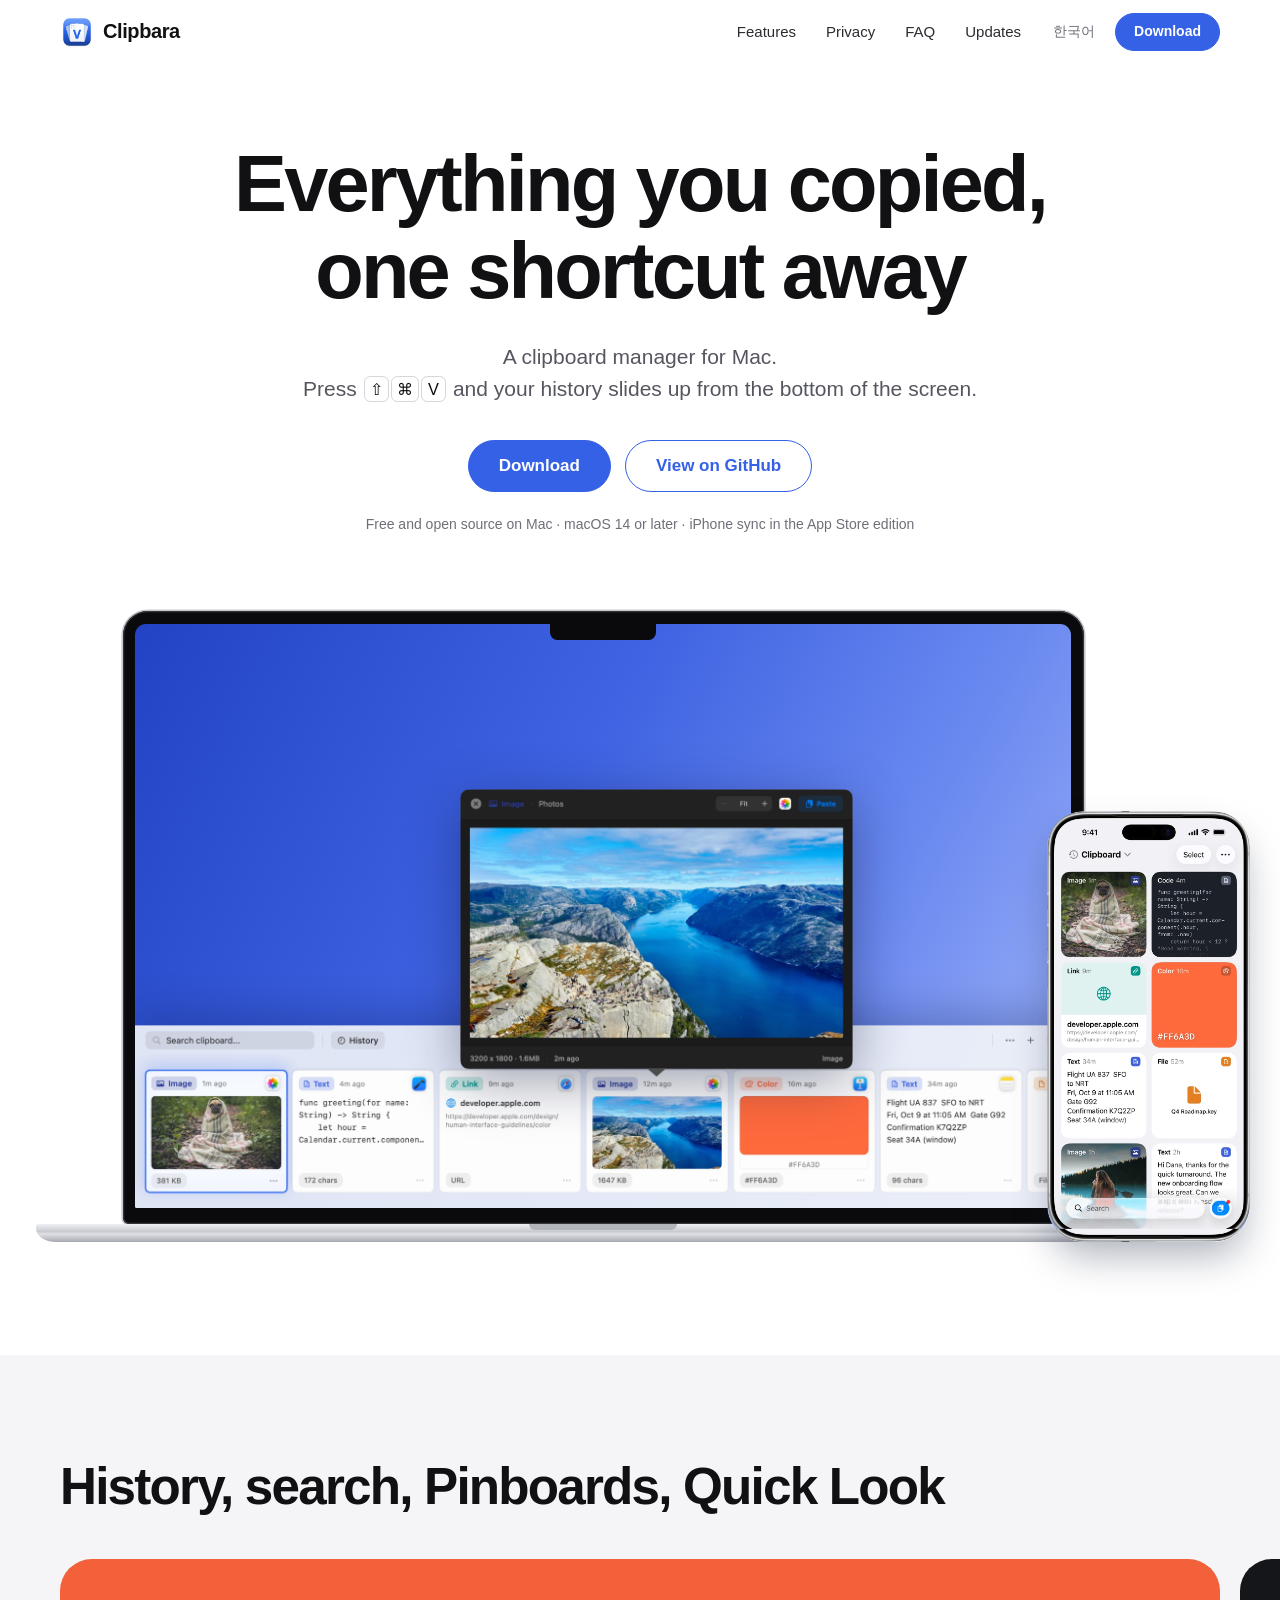
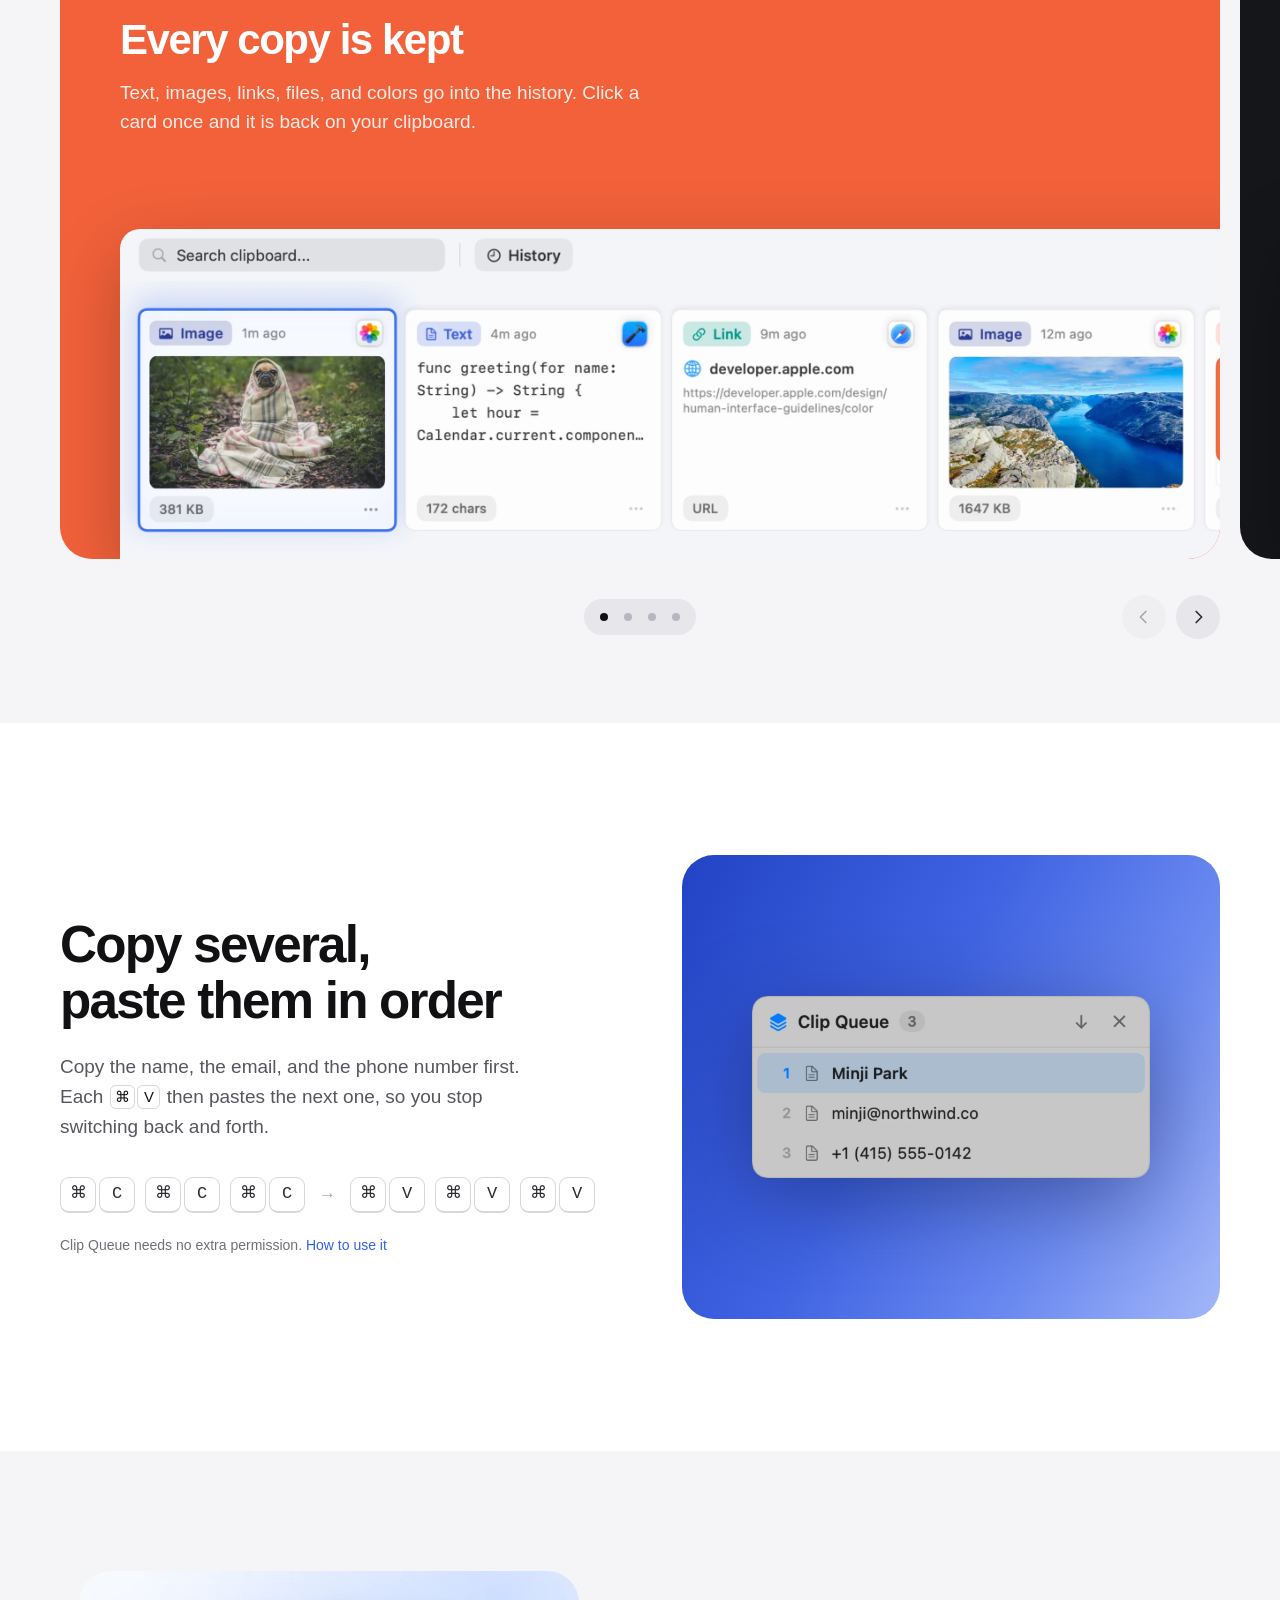
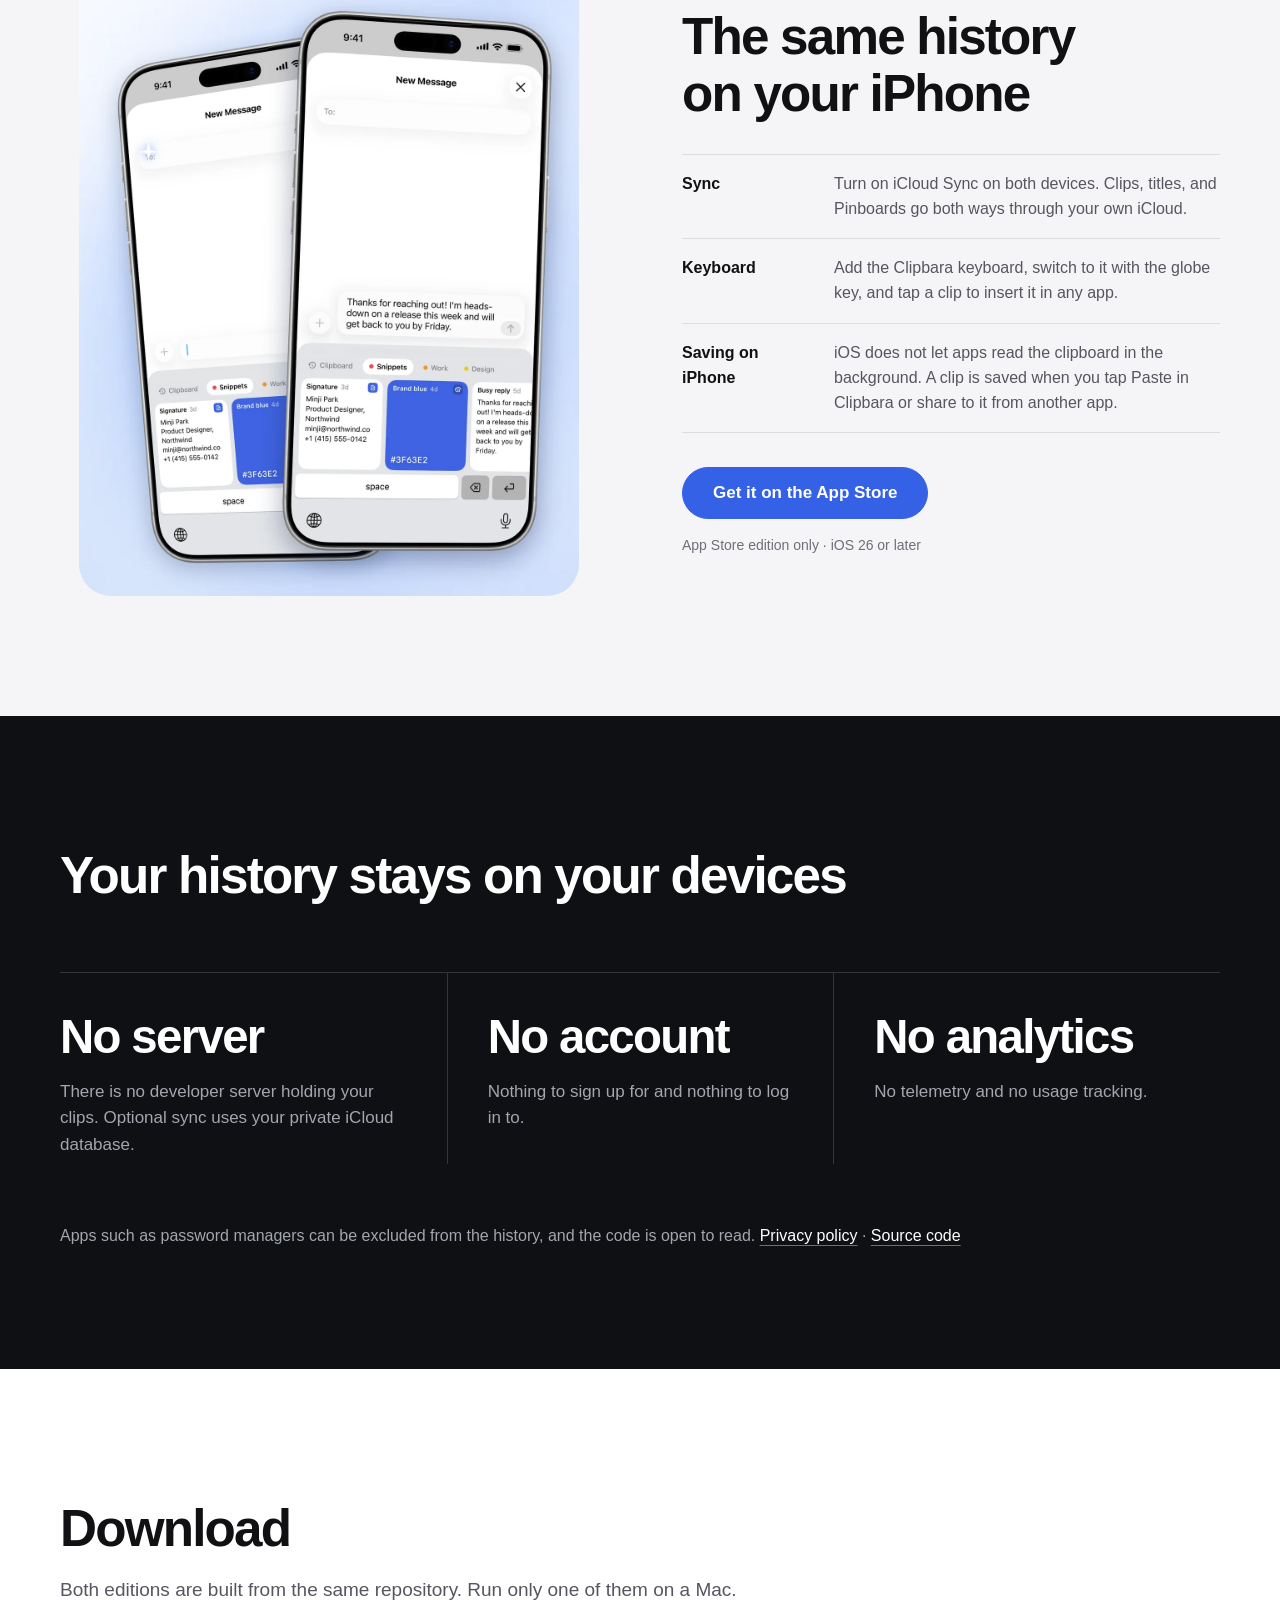
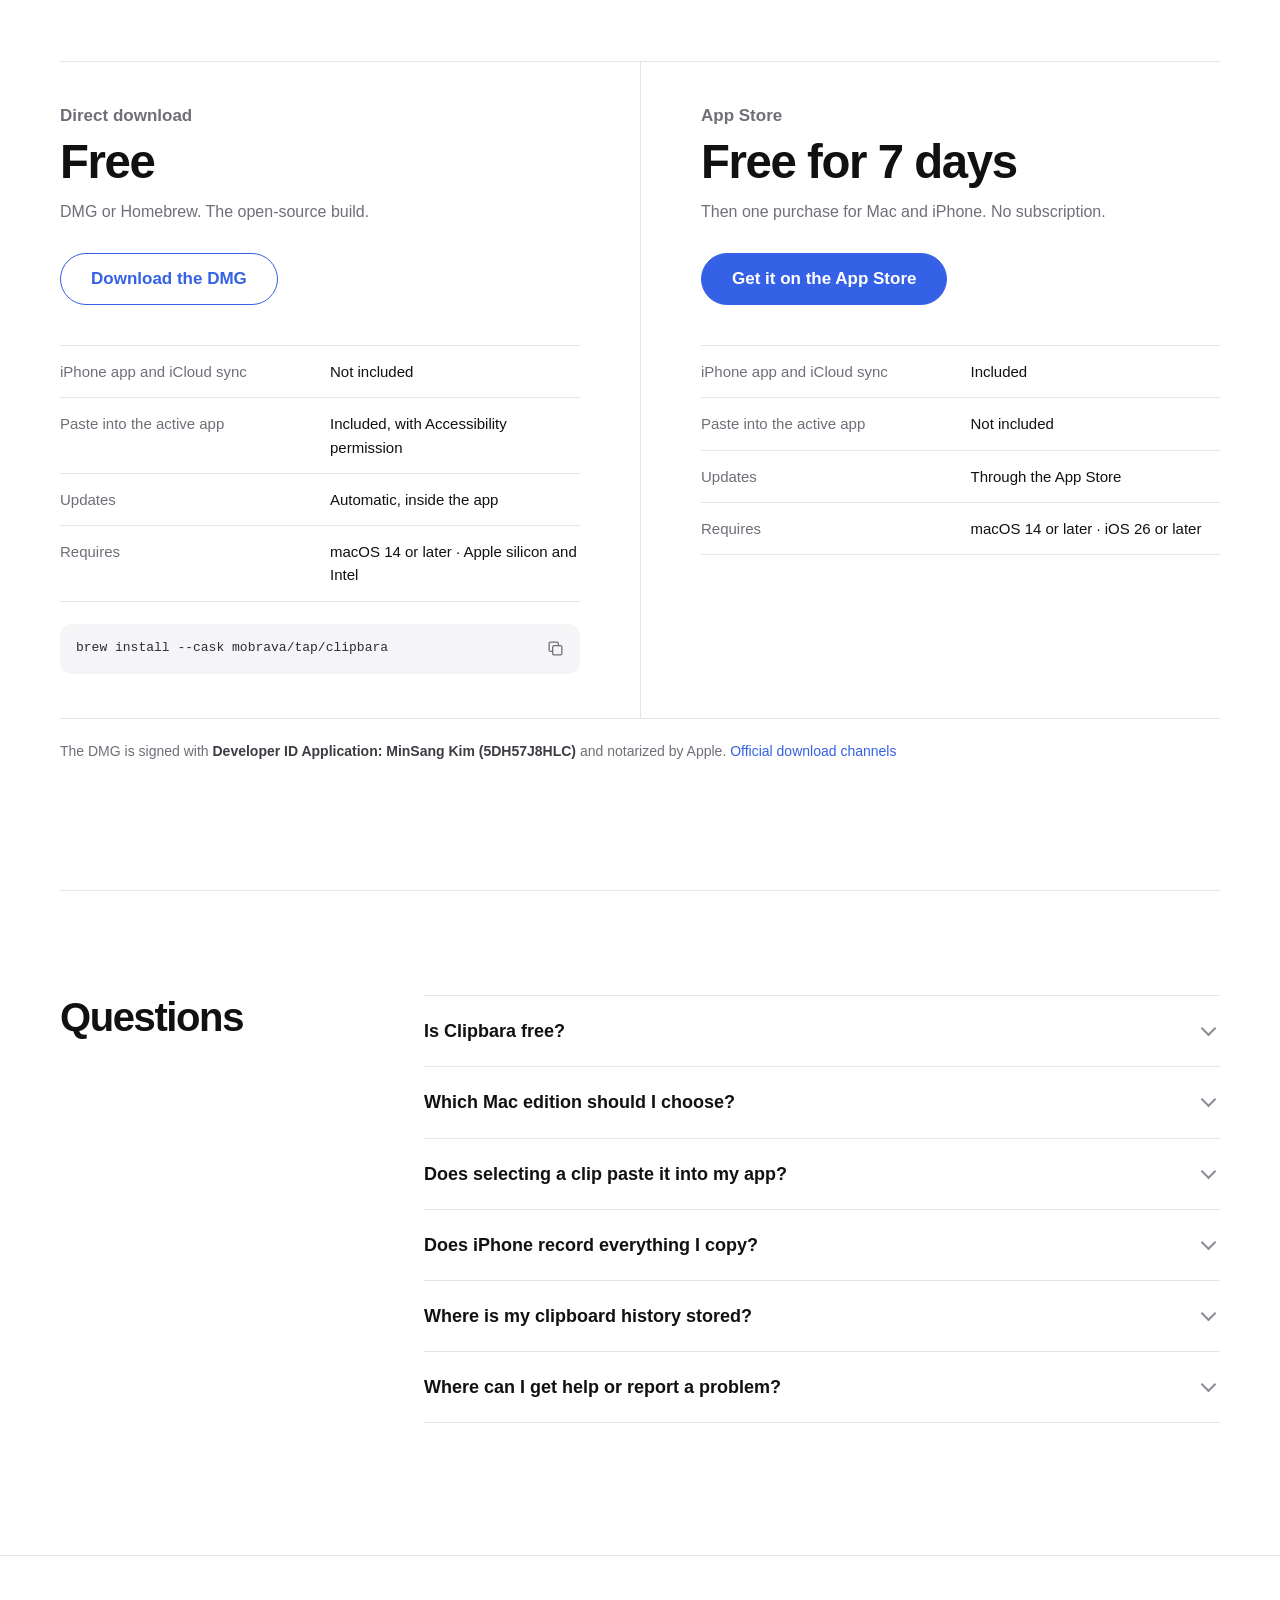
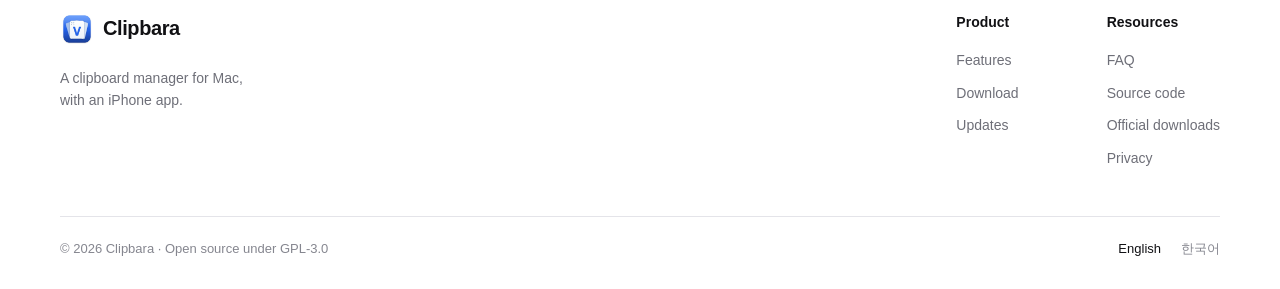
==== docs/index.html @ 5fd109c9 "공식 홈페이지와 clipbara.app 배포 구성 추가" ====
<!doctype html><html lang="en"><head><meta charset="utf-8"><meta name="viewport" content="width=device-width,initial-scale=1"><title>Clipbara | Clipboard Manager for Mac &amp; iPhone</title><meta name="description" content="Find what you copied, keep your favorites in Pinboards, and paste clips in order. Free and open-source on Mac. Optional iPhone sync with the App Store edition."><meta name="theme-color" content="#ffffff"><meta name="color-scheme" content="light"><link rel="canonical" href="https://clipbara.app/"><link rel="alternate" hreflang="en" href="https://clipbara.app/"><link rel="alternate" hreflang="ko" href="https://clipbara.app/ko/"><link rel="alternate" hreflang="x-default" href="https://clipbara.app/"><meta property="og:type" content="website"><meta property="og:site_name" content="Clipbara"><meta property="og:title" content="Clipbara | Clipboard Manager for Mac &amp; iPhone"><meta property="og:description" content="Find what you copied, keep your favorites in Pinboards, and paste clips in order. Free and open-source on Mac. Optional iPhone sync with the App Store edition."><meta property="og:url" content="https://clipbara.app/"><meta property="og:image" content="https://clipbara.app/site-assets/social.png"><meta property="og:image:width" content="1200"><meta property="og:image:height" content="630"><meta property="og:image:alt" content="Clipbara clipboard manager on Mac and iPhone"><meta property="og:locale" content="en_US"><meta name="twitter:card" content="summary_large_image"><link rel="icon" type="image/png" href="./site-assets/favicon.png"><link rel="apple-touch-icon" href="./site-assets/apple-touch-icon.png"><link rel="stylesheet" href="./site.css"><script src="./site.js" defer></script><link rel="preload" href="./site-assets/panel-history.webp" as="image" fetchpriority="high"><script type="application/ld+json">{"@context":"https://schema.org","@type":"SoftwareApplication","name":"Clipbara","url":"https://clipbara.app/","applicationCategory":"UtilitiesApplication","operatingSystem":"macOS 14 or later; iOS 26 or later","description":"Find what you copied, keep your favorites in Pinboards, and paste clips in order. Free and open-source on Mac. Optional iPhone sync with the App Store edition.","softwareHelp":"https://github.com/mobrava/Clipbara/issues","sameAs":["https://github.com/mobrava/Clipbara","https://apps.apple.com/app/id6803537696"]}</script></head><body><a class="skip-link" href="#main">Skip to content</a><header class="site-header"><div class="header-inner wrap"><a href="./" class="brand" aria-label="Clipbara home"><img src="./site-assets/icon.webp" width="36" height="36" alt="">Clipbara</a><nav class="main-nav" id="main-nav" aria-label="Main navigation"><a href="#features">Features</a><a href="#privacy">Privacy</a><a href="#faq">FAQ</a><a href="https://github.com/mobrava/Clipbara/releases">Updates</a><a class="mobile-only" href="./ko/" lang="ko">한국어</a></nav><div class="nav-end"><a class="language" href="./ko/" lang="ko">한국어</a><a href="#download" class="button small">Download</a><button class="menu-toggle" aria-label="Open navigation" aria-expanded="false" aria-controls="main-nav"><span></span><span></span></button></div></div></header><main id="main"><section class="hero" aria-labelledby="hero-heading">
<div class="wrap"><h1 id="hero-heading">Everything you copied,<br>one shortcut away</h1><p class="hero-copy">A clipboard manager for Mac.<br>Press <span class="nowrap"><kbd>⇧</kbd><kbd>⌘</kbd><kbd>V</kbd></span> and your history slides up from the bottom of the screen.</p><div class="hero-actions"><a class="button" href="#download">Download</a><a class="button secondary" href="https://github.com/mobrava/Clipbara">View on GitHub</a></div><p class="hero-note">Free and open source on Mac · macOS 14 or later · iPhone sync in the App Store edition</p></div>
<div class="stage"><div class="mac"><div class="mac-lid"><div class="mac-screen"><img class="mac-ql" src="./site-assets/quicklook-popover.webp" alt="" width="1600" height="1172" decoding="async"><div class="mac-panel"><img src="./site-assets/panel-history.webp" alt="Clipbara on a Mac: the history panel at the bottom of the screen and a Quick Look preview above it" width="3840" height="747" fetchpriority="high" decoding="async"></div></div></div><div class="mac-base"></div></div><img class="stage-phone" src="./site-assets/phone.webp" alt="Clipbara on iPhone showing example clips" width="733" height="1555" decoding="async"></div>
</section><section class="features" id="features" aria-labelledby="features-heading">
<div class="wrap"><h2 id="features-heading">History, search, Pinboards, Quick Look</h2></div>
<div class="feature-track" role="region" aria-roledescription="carousel" aria-label="Clipbara features" tabindex="0"><article class="feature-card tone-orange" aria-roledescription="slide" aria-label="1 / 4"><div class="feature-text"><h3>Every copy is kept</h3><p>Text, images, links, files, and colors go into the history. Click a card once and it is back on your clipboard.</p></div><div class="shot-panel"><img src="./site-assets/panel-history.webp" alt="The Clipbara history panel with example image, code, link, and color clips" width="3840" height="747" loading="lazy" decoding="async"></div></article><article class="feature-card tone-dark" aria-roledescription="slide" aria-label="2 / 4"><div class="feature-text"><h3>Just start typing</h3><p>Open the panel and type. Search by content or title, then narrow it down by type or date.</p></div><div class="shot-panel shot-dark"><img src="./site-assets/panel-search-dark.webp" alt="A search for invoice in Clipbara, with the matching text highlighted" width="3840" height="747" loading="lazy" decoding="async"></div></article><article class="feature-card tone-blue" aria-roledescription="slide" aria-label="3 / 4"><div class="feature-text"><h3>Pinboards for what you reuse</h3><p>Group replies, snippets, and brand colors into tabs. Jump between them with <span class="nowrap"><kbd>⌘</kbd><kbd>1</kbd></span> to <span class="nowrap"><kbd>⌘</kbd><kbd>9</kbd></span>.</p></div><div class="shot-panel"><img src="./site-assets/panel-pinboards.webp" alt="Clipbara Pinboard tabs with example snippets and colors" width="3840" height="747" loading="lazy" decoding="async"></div></article><article class="feature-card tone-light is-popover" aria-roledescription="slide" aria-label="4 / 4"><div class="feature-text"><h3>Press Space for a closer look</h3><p>Check a clip before you paste it. Text clips can be edited in place with <span class="nowrap"><kbd>⌘</kbd><kbd>E</kbd>.</span></p></div><div class="shot-popover"><img src="./site-assets/quicklook-popover.webp" alt="An image clip opened in Clipbara Quick Look" width="1600" height="1172" loading="lazy" decoding="async"></div></article></div>
<div class="carousel-controls wrap"><span></span><div class="dots"><button class="dot" aria-label="Show feature 1" aria-current="true"></button><button class="dot" aria-label="Show feature 2" aria-current="false"></button><button class="dot" aria-label="Show feature 3" aria-current="false"></button><button class="dot" aria-label="Show feature 4" aria-current="false"></button></div><div class="arrows"><span class="sr-only" data-carousel-status aria-live="polite">1 / 4</span><button class="round-button" data-prev aria-label="Previous feature" disabled><svg viewBox="0 0 24 24" fill="none" stroke="currentColor" stroke-width="1.8" stroke-linecap="round" stroke-linejoin="round" aria-hidden="true"><path d="m14 6-6 6 6 6"/></svg></button><button class="round-button" data-next aria-label="Next feature"><svg viewBox="0 0 24 24" fill="none" stroke="currentColor" stroke-width="1.8" stroke-linecap="round" stroke-linejoin="round" aria-hidden="true"><path d="m10 6 6 6-6 6"/></svg></button></div></div>
</section><section class="queue" aria-labelledby="queue-heading"><div class="wrap split">
<div class="split-text"><h2 id="queue-heading">Copy several,<br>paste them in order</h2><p>Copy the name, the email, and the phone number first. Each <span class="nowrap"><kbd>⌘</kbd><kbd>V</kbd></span> then pastes the next one, so you stop switching back and forth.</p><div class="keyseq" aria-hidden="true"><span class="keyseq-group"><span class="chord"><kbd>⌘</kbd><kbd>C</kbd></span><span class="chord"><kbd>⌘</kbd><kbd>C</kbd></span><span class="chord"><kbd>⌘</kbd><kbd>C</kbd></span></span><span class="keyseq-group"><span class="keyseq-arrow">→</span><span class="chord"><kbd>⌘</kbd><kbd>V</kbd></span><span class="chord"><kbd>⌘</kbd><kbd>V</kbd></span><span class="chord"><kbd>⌘</kbd><kbd>V</kbd></span></span></div><p class="fine">Clip Queue needs no extra permission. <a href="https://github.com/mobrava/Clipbara#usage">How to use it</a></p></div>
<div class="queue-shot"><img src="./site-assets/queue-hud.webp" alt="Clip Queue with three example items waiting to be pasted" width="1200" height="548" loading="lazy" decoding="async"></div>
</div></section><section class="iphone" id="iphone" aria-labelledby="iphone-heading"><div class="wrap split">
<div class="iphone-shot"><img src="./site-assets/iphone-keyboard.webp" alt="The Clipbara keyboard on iPhone, inserting a saved reply into a message" width="1200" height="1500" loading="lazy" decoding="async"></div>
<div class="split-text"><h2 id="iphone-heading">The same history<br>on your iPhone</h2><dl class="rows"><div><dt>Sync</dt><dd>Turn on iCloud Sync on both devices. Clips, titles, and Pinboards go both ways through your own iCloud.</dd></div><div><dt>Keyboard</dt><dd>Add the Clipbara keyboard, switch to it with the globe key, and tap a clip to insert it in any app.</dd></div><div><dt>Saving on iPhone</dt><dd>iOS does not let apps read the clipboard in the background. A clip is saved when you tap Paste in Clipbara or share to it from another app.</dd></div></dl><a class="button" href="https://apps.apple.com/app/apple-store/id6803537696?pt=129317403&amp;ct=official_website&amp;mt=8">Get it on the App Store</a><p class="fine">App Store edition only · iOS 26 or later</p></div>
</div></section><section class="privacy" id="privacy" aria-labelledby="privacy-heading"><div class="wrap">
<h2 id="privacy-heading">Your history stays on your devices</h2>
<div class="facts"><div><h3>No server</h3><p>There is no developer server holding your clips. Optional sync uses your private iCloud database.</p></div><div><h3>No account</h3><p>Nothing to sign up for and nothing to log in to.</p></div><div><h3>No analytics</h3><p>No telemetry and no usage tracking.</p></div></div>
<p class="privacy-more">Apps such as password managers can be excluded from the history, and the code is open to read. <a href="./privacy.html">Privacy policy</a> · <a href="https://github.com/mobrava/Clipbara">Source code</a></p>
</div></section><section class="download" id="download" aria-labelledby="download-heading"><div class="wrap">
<h2 id="download-heading">Download</h2><p class="section-copy">Both editions are built from the same repository. Run only one of them on a Mac.</p>
<div class="editions"><article class="edition"><h3>Direct download</h3><p class="edition-price">Free</p><p class="edition-sub">DMG or Homebrew. The open-source build.</p><a class="button secondary" href="https://github.com/mobrava/Clipbara/releases/latest">Download the DMG</a><dl class="rows"><div><dt>iPhone app and iCloud sync</dt><dd>Not included</dd></div><div><dt>Paste into the active app</dt><dd>Included, with Accessibility permission</dd></div><div><dt>Updates</dt><dd>Automatic, inside the app</dd></div><div><dt>Requires</dt><dd>macOS 14 or later · Apple silicon and Intel</dd></div></dl><div class="brew"><code>brew install --cask mobrava/tap/clipbara</code><button class="copy-button" data-copy-brew data-success="Copied" data-failure="Select and copy the command." aria-label="Copy Homebrew command"><svg viewBox="0 0 24 24" fill="none" stroke="currentColor" stroke-width="1.8" stroke-linecap="round" stroke-linejoin="round" aria-hidden="true"><rect x="8" y="8" width="13" height="13" rx="2"/><path d="M16 8V5a2 2 0 0 0-2-2H5a2 2 0 0 0-2 2v9a2 2 0 0 0 2 2h3"/></svg></button><span class="copy-feedback" role="status" aria-live="polite"></span></div></article><article class="edition"><h3>App Store</h3><p class="edition-price">Free for 7 days</p><p class="edition-sub">Then one purchase for Mac and iPhone. No subscription.</p><a class="button" href="https://apps.apple.com/app/apple-store/id6803537696?pt=129317403&amp;ct=official_website&amp;mt=8">Get it on the App Store</a><dl class="rows"><div><dt>iPhone app and iCloud sync</dt><dd>Included</dd></div><div><dt>Paste into the active app</dt><dd>Not included</dd></div><div><dt>Updates</dt><dd>Through the App Store</dd></div><div><dt>Requires</dt><dd>macOS 14 or later · iOS 26 or later</dd></div></dl></article></div>
<p class="signed">The DMG is signed with <strong>Developer ID Application: MinSang Kim (5DH57J8HLC)</strong> and notarized by Apple. <a href="./security.html">Official download channels</a></p>
</div></section><section class="faq" id="faq" aria-labelledby="faq-heading"><div class="wrap">
<h2 id="faq-heading">Questions</h2>
<div class="faq-list"><details class="faq-item"><summary>Is Clipbara free?</summary><p>The direct-download and Homebrew editions for Mac are free and open source. The App Store edition has a 7-day trial, followed by a one-time purchase that unlocks both Mac and iPhone. There is no subscription.</p></details><details class="faq-item"><summary>Which Mac edition should I choose?</summary><p>Choose the App Store edition if you want iCloud sync and the iPhone companion. Choose the free DMG or Homebrew edition for a local Mac clipboard, including optional direct paste. The editions keep separate histories. You can export and import your history in Settings → General → Backup.</p></details><details class="faq-item"><summary>Does selecting a clip paste it into my app?</summary><p>By default, selecting a clip puts it back on the clipboard and closes the panel. Press ⌘V in the app you were using. The DMG edition can do that last step for you when Paste into the Active App is enabled in Settings → Pasting and Accessibility permission is granted. The App Store edition does not include direct paste.</p></details><details class="faq-item"><summary>Does iPhone record everything I copy?</summary><p>No. iOS does not allow background clipboard monitoring. Add a clip with the Paste button, share it to Clipbara, or turn on saving when the app opens. With iCloud sync enabled, supported clips from your Mac also appear on your iPhone. Copied files do not sync.</p></details><details class="faq-item"><summary>Where is my clipboard history stored?</summary><p>Your Mac stores it locally. Optional iCloud sync in the App Store edition uses your private iCloud database. Clipbara does not run a server for your clips or collect analytics. You can exclude apps, set retention limits, and delete history in Settings.</p></details><details class="faq-item"><summary>Where can I get help or report a problem?</summary><p>Open an issue in the official mobrava/Clipbara GitHub repository. Include your macOS or iOS version, the Clipbara version, and whether you use the App Store or DMG edition. Never include passwords or private clipboard contents.</p></details></div>
</div></section></main><footer class="site-footer"><div class="wrap"><div class="footer-top"><div class="footer-brand"><a class="brand" href="./"><img src="./site-assets/icon.webp" width="36" height="36" alt="">Clipbara</a><p>A clipboard manager for Mac,<br>with an iPhone app.</p></div><div class="footer-groups"><div class="footer-links"><h3>Product</h3><a href="./#features">Features</a><a href="./#download">Download</a><a href="https://github.com/mobrava/Clipbara/releases">Updates</a></div><div class="footer-links"><h3>Resources</h3><a href="./#faq">FAQ</a><a href="https://github.com/mobrava/Clipbara">Source code</a><a href="./security.html">Official downloads</a><a href="./privacy.html">Privacy</a></div></div></div><div class="footer-bottom"><span>© 2026 Clipbara · Open source under GPL-3.0</span><nav class="locale-links" aria-label="Language"><a href="./" lang="en" aria-current="page">English</a><a href="./ko/" lang="ko" >한국어</a></nav></div></div></footer></body></html>
---- docs/site.css ----
/* Clipbara official site. Built by scripts/build-site.mjs; this file is hand-written. */
:root{
  --ink:#111114;--text:#3c3d44;--muted:#6e6f78;--line:#e4e4e9;--soft:#f5f5f7;
  --blue:#3461e6;--blue-dark:#274fca;--night:#0f1013;
  --wall:linear-gradient(118deg,#2244c4 0%,#3f63e2 42%,#6a89f0 72%,#a3b7f8 100%);
  color-scheme:light;font-synthesis:none;
  font-family:-apple-system,BlinkMacSystemFont,"SF Pro Display","Apple SD Gothic Neo","Pretendard","Segoe UI","Noto Sans KR",Helvetica,Arial,sans-serif;
}
*{box-sizing:border-box}
html{scroll-behavior:smooth;scroll-padding-top:88px;-webkit-text-size-adjust:100%}
html[lang="ko"]{word-break:keep-all}
body{margin:0;color:var(--ink);background:#fff;font-size:17px;line-height:1.55;-webkit-font-smoothing:antialiased}
a{color:inherit;text-decoration:none}
button{font:inherit;cursor:pointer}
button:disabled{cursor:default}
button,a{-webkit-tap-highlight-color:transparent}
img{display:block;max-width:100%;height:auto}
h1,h2,h3,p,dl,dd{margin:0}
h1,h2,h3{letter-spacing:-.035em;line-height:1.1;font-weight:700;text-wrap:balance}
html[lang="ko"] :is(h1,h2,h3){letter-spacing:-.022em;line-height:1.24}
h1{font-size:clamp(42px,6.2vw,84px)}
h2{font-size:clamp(32px,4vw,52px)}
p{color:var(--muted)}
:is(a,button,summary,[tabindex]):focus-visible{outline:3px solid var(--blue);outline-offset:4px}
.wrap{width:min(1160px,calc(100% - 64px));margin-inline:auto}
.sr-only{position:absolute;width:1px;height:1px;overflow:hidden;clip-path:inset(50%);white-space:nowrap}
.skip-link{position:fixed;top:-80px;left:20px;z-index:100;padding:10px 18px;border-radius:12px;background:var(--ink);color:#fff}
.skip-link:focus{top:12px}

/* Inline keys inside running text */
p kbd{display:inline-block;min-width:1.55em;margin:0 1px;padding:0 .3em;border:1px solid #d6d6dc;border-radius:.38em;background:#fff;color:var(--ink);font-family:inherit;font-size:.78em;font-weight:500;line-height:1.5;text-align:center;vertical-align:.08em}

.nowrap{white-space:nowrap}

/* Buttons */
.button{display:inline-flex;align-items:center;justify-content:center;min-height:52px;padding:12px 30px;border:1.5px solid var(--blue);border-radius:999px;background:var(--blue);color:#fff;font-size:17px;font-weight:600;line-height:1.3;white-space:nowrap;transition:background-color .15s,border-color .15s}
.button:hover{background:var(--blue-dark);border-color:var(--blue-dark)}
.button.secondary{background:transparent;color:var(--blue)}
.button.secondary:hover{background:#eef3ff;border-color:var(--blue)}
.button.small{min-height:38px;padding:6px 18px;font-size:14px}

/* Header */
.site-header{position:sticky;top:0;z-index:40;height:64px;background:rgb(255 255 255 / .86);-webkit-backdrop-filter:saturate(1.8) blur(20px);backdrop-filter:saturate(1.8) blur(20px);border-bottom:1px solid transparent;transition:border-color .2s}
.site-header.scrolled{border-color:rgb(0 0 0 / .08)}
.header-inner{display:flex;align-items:center;gap:32px;height:100%}
.brand{display:inline-flex;align-items:center;gap:9px;flex-shrink:0;font-size:20px;font-weight:650;letter-spacing:-.02em;white-space:nowrap}
.brand img{width:34px;height:34px}
.main-nav{display:flex;align-items:center;gap:30px;margin-left:auto;font-size:15px;font-weight:500;color:#2b2c31}
.main-nav a:hover,.footer-links a:hover,.footer-bottom a:hover{color:var(--blue)}
.main-nav .mobile-only{display:none}
.nav-end{display:flex;align-items:center;gap:20px}
.language{font-size:14px;color:var(--muted)}
.menu-toggle{display:none;width:44px;height:44px;padding:10px;border:0;background:none;color:var(--ink)}
.menu-toggle span{display:block;width:22px;height:2px;margin:5px auto;border-radius:1px;background:currentColor;transition:transform .2s}

/* Hero */
.hero{padding:76px 0 112px;text-align:center;overflow-x:clip}
.hero-copy{max-width:780px;margin:26px auto 0;font-size:21px;line-height:1.55;color:#55565f;text-wrap:balance}
.hero-actions{display:flex;flex-wrap:wrap;justify-content:center;gap:14px;margin-top:34px}
.hero-note{margin-top:22px;font-size:14px}
.stage{container-type:inline-size;position:relative;width:min(1280px,calc(100% - 48px));margin:76px auto 0}
.mac{position:relative;z-index:0;width:78%;margin-left:8%}
.mac-lid{position:relative;padding:1.05cqw 1.05cqw 1.25cqw;border-radius:2cqw 2cqw .5cqw .5cqw;background:#0a0a0c;box-shadow:inset 0 0 0 .1cqw #34353a,0 0 0 .13cqw #c5c7cd}
.mac-lid::before{content:"";position:absolute;z-index:3;top:1.05cqw;left:50%;width:8.6cqw;height:1.3cqw;margin-left:-4.3cqw;border-radius:0 0 .6cqw .6cqw;background:#0a0a0c}
.mac-screen{position:relative;aspect-ratio:16/10;overflow:hidden;border-radius:.9cqw .9cqw .15cqw .15cqw;background:var(--wall)}
.mac-panel{position:absolute;inset:auto 0 0;z-index:1;background:rgb(243 245 249 / .9);box-shadow:0 -.08cqw 0 rgb(255 255 255 / .55),0 -1.2cqw 3cqw rgb(8 20 70 / .24)}
.mac-panel img{width:100%}
.mac-ql{position:absolute;z-index:2;left:34.7%;bottom:22.5%;width:42%;filter:drop-shadow(0 1.1cqw 2.2cqw rgb(5 12 50 / .38))}
.mac-base{position:relative;width:118%;height:1.5cqw;margin-left:-9%;border-radius:.2cqw .2cqw 1.6cqw 1.6cqw / .2cqw .2cqw 1.1cqw 1.1cqw;background:linear-gradient(#eeeff2,#c9cbd1 42%,#dfe0e5 56%,#a7a9b0)}
.mac-base::before{content:"";position:absolute;top:0;left:50%;width:12cqw;height:.5cqw;margin-left:-6cqw;border-radius:0 0 .6cqw .6cqw;background:#b3b5bc}
.stage-phone{position:absolute;z-index:1;right:.5%;bottom:0;width:16.5%;border-radius:17.6% / 8.3%;box-shadow:0 1.6cqw 3.2cqw -.6cqw rgb(10 20 50 / .34)}

/* Features */
.features{padding:104px 0 84px;background:var(--soft);overflow:hidden}
.features h2{margin-bottom:44px}
.feature-track{display:flex;gap:20px;overflow-x:auto;padding:0 max(32px,calc((100vw - 1160px) / 2)) 6px;scroll-snap-type:x mandatory;scroll-behavior:smooth;scrollbar-width:none}
.feature-track::-webkit-scrollbar{display:none}
.feature-card{position:relative;flex:0 0 min(1160px,calc(100vw - 64px));height:600px;overflow:hidden;border-radius:32px;color:#fff;scroll-snap-align:center}
.tone-orange{background:#f2613a}
.tone-dark{background:#15161a}
.tone-blue{background:#3f63e2}
.tone-light{background:#e4e7ee;color:var(--ink)}
.feature-text{max-width:660px;padding:58px 60px 0}
.feature-card h3{font-size:clamp(28px,3.3vw,42px)}
.feature-card p{max-width:540px;margin-top:16px;font-size:19px;line-height:1.5;color:rgb(255 255 255 / .88)}
.tone-light p{color:#55565f}
.feature-card p kbd{border-color:rgb(255 255 255 / .45);background:rgb(255 255 255 / .16);color:inherit}
.tone-light p kbd{border-color:#c9ccd6;background:#fff;color:var(--ink)}
.shot-panel{position:absolute;left:60px;bottom:0;height:330px;aspect-ratio:3840/747;border-radius:20px 0 0;background:#f3f5f9;box-shadow:0 24px 70px rgb(0 0 0 / .24)}
.shot-panel.shot-dark{background:#27282d;box-shadow:0 0 0 1px rgb(255 255 255 / .08),0 24px 70px rgb(0 0 0 / .5)}
.shot-panel img{width:auto;max-width:none;height:100%}
.is-popover .feature-text{max-width:470px}
.shot-popover{position:absolute;top:50%;right:56px;width:min(620px,52%);transform:translateY(-50%);filter:drop-shadow(0 24px 50px rgb(20 26 50 / .3))}
.carousel-controls{display:grid;grid-template-columns:1fr auto 1fr;align-items:center;margin-top:30px}
.dots{display:flex;padding:3px 8px;border-radius:999px;background:#e6e6eb}
.dot{width:24px;height:30px;padding:0;border:0;background:none}
.dot::before{content:"";display:block;width:8px;height:8px;margin:auto;border-radius:50%;background:#b6b7c0;transition:background-color .2s}
.dot[aria-current="true"]::before{background:var(--ink)}
.arrows{display:flex;justify-self:end;gap:10px}
.round-button{display:grid;place-items:center;width:44px;height:44px;border:0;border-radius:50%;background:#e6e6eb;color:#2b2c31}
.round-button svg{width:22px;height:22px}
.round-button:hover:not(:disabled){background:#dcdce2}
.round-button:disabled{opacity:.38}

/* Shared two-column layout */
.split{display:grid;grid-template-columns:1fr 1fr;gap:84px;align-items:center}
.split-text>p:not(.fine){max-width:500px;margin-top:22px;font-size:19px;line-height:1.6;color:#55565f}
.fine{font-size:14px}
.fine a,.signed a{color:var(--blue)}
.fine a:hover,.signed a:hover{text-decoration:underline;text-underline-offset:3px}
.rows>div{display:grid;gap:20px;padding:17px 0;border-top:1px solid var(--line)}
.rows>div:last-child{border-bottom:1px solid var(--line)}
.rows dt{font-weight:600;color:var(--ink)}
.rows dd{color:#55565f}

/* Clip Queue */
.queue{padding:132px 0}
.keyseq{display:flex;flex-wrap:wrap;align-items:center;gap:10px 14px;margin:34px 0 22px}
.keyseq-group{display:inline-flex;align-items:center;gap:10px}
.chord{display:inline-flex;gap:3px}
.keyseq kbd{display:grid;place-items:center;min-width:36px;height:36px;padding:0 7px;border:1px solid #d6d6dc;border-bottom-width:2px;border-radius:9px;background:#fff;color:#2b2c31;font:500 15px/1 inherit}
.keyseq-arrow{margin-right:4px;color:#a0a1aa}
.queue-shot{display:grid;place-items:center;aspect-ratio:1.16;overflow:hidden;border-radius:32px;background:var(--wall)}
.queue-shot img{width:74%;filter:drop-shadow(0 20px 44px rgb(5 12 50 / .4))}

/* iPhone */
.iphone{padding:120px 0;background:var(--soft)}
.iphone-shot{justify-self:center;width:100%;max-width:500px;overflow:hidden;border-radius:32px}
.iphone-shot img{width:100%}
.iphone .rows{margin:32px 0 34px}
.iphone .rows>div{grid-template-columns:132px 1fr;border-color:#dcdce2;font-size:16px}
.iphone .fine{margin-top:16px}

/* Privacy */
.privacy{padding:132px 0 120px;background:var(--night);color:#fff}
.facts{display:grid;grid-template-columns:repeat(3,1fr);margin-top:68px;border-top:1px solid rgb(255 255 255 / .16)}
.facts>div{padding:38px 40px 6px 0}
.facts>div+div{padding-left:40px;border-left:1px solid rgb(255 255 255 / .16)}
.facts h3{font-size:clamp(32px,3.7vw,50px)}
.facts p{margin-top:16px;font-size:17px;color:#a3a5af}
.privacy-more{margin-top:60px;font-size:16px;color:#a3a5af}
.privacy-more a{color:#fff;text-decoration:underline;text-decoration-color:rgb(255 255 255 / .4);text-underline-offset:4px}
.privacy-more a:hover{text-decoration-color:#fff}

/* Download */
.download{padding:132px 0 104px}
.section-copy{margin-top:18px;font-size:19px;color:#55565f}
.editions{display:grid;grid-template-columns:1fr 1fr;margin-top:56px;border-top:1px solid var(--line)}
.edition{display:flex;flex-direction:column;align-items:flex-start;min-width:0;padding:42px 60px 44px 0}
.edition+.edition{padding:42px 0 44px 60px;border-left:1px solid var(--line)}
.edition h3{font-size:17px;font-weight:600;letter-spacing:0;line-height:1.4;color:var(--muted)}
.edition-price{margin-top:8px;font-size:clamp(34px,3.7vw,50px);font-weight:700;letter-spacing:-.03em;line-height:1.16;color:var(--ink)}
.edition-sub{margin-top:10px;font-size:16px}
.edition .button{margin-top:28px}
.edition .rows{width:100%;margin-top:40px;font-size:15px}
.edition .rows>div{grid-template-columns:minmax(0,1fr) minmax(0,1fr);padding:14px 0}
.edition .rows dt{font-weight:400;color:var(--muted)}
.edition .rows dd{color:var(--ink)}
.brew{display:flex;align-items:center;gap:6px;width:100%;margin-top:22px;padding:8px 8px 8px 16px;border-radius:12px;background:var(--soft)}
.brew code{flex:1;min-width:0;overflow-x:auto;font:13px/1.6 ui-monospace,SFMono-Regular,Menlo,monospace;color:#2b2c31;white-space:nowrap;scrollbar-width:none}
.copy-feedback{font-size:12px;color:var(--blue);white-space:nowrap}
.copy-feedback:empty{display:none}
.copy-button{order:3;display:grid;place-items:center;flex-shrink:0;width:34px;height:34px;border:0;border-radius:8px;background:none;color:#6e6f78}
.copy-button:hover{background:#e6e6eb;color:var(--ink)}
.copy-button svg{width:17px;height:17px}
.signed{padding-top:22px;border-top:1px solid var(--line);font-size:14px}
.signed strong{font-weight:600;color:var(--text)}

/* FAQ */
.faq{padding:24px 0 132px}
.faq .wrap{display:grid;grid-template-columns:300px 1fr;gap:64px;padding-top:104px;border-top:1px solid var(--line)}
.faq h2{font-size:clamp(30px,3.2vw,40px)}
.faq-item{border-bottom:1px solid var(--line)}
.faq-item:first-child{border-top:1px solid var(--line)}
.faq-item summary{position:relative;padding:22px 44px 22px 0;font-size:18px;font-weight:600;line-height:1.45;list-style:none;cursor:pointer}
.faq-item summary::-webkit-details-marker{display:none}
.faq-item summary::after{content:"";position:absolute;top:27px;right:6px;width:9px;height:9px;border:solid #8a8b94;border-width:0 2px 2px 0;transform:rotate(45deg);transition:transform .2s}
.faq-item[open] summary::after{top:32px;transform:rotate(-135deg)}
.faq-item p{padding:0 44px 26px 0;font-size:16px;line-height:1.75;color:#55565f}

/* Footer */
.site-footer{padding:56px 0 30px;border-top:1px solid var(--line)}
.footer-top{display:flex;justify-content:space-between;gap:40px}
.footer-brand p{margin-top:14px;font-size:14px}
.footer-groups{display:flex;gap:88px}
.footer-links{display:flex;flex-direction:column;gap:11px;font-size:14px;color:var(--muted)}
.footer-links h3{margin-bottom:6px;font-size:14px;font-weight:600;letter-spacing:0;line-height:1.5;color:var(--ink)}
.footer-bottom{display:flex;justify-content:space-between;gap:20px;margin-top:46px;padding-top:22px;border-top:1px solid var(--line);font-size:13px;color:#85868f}
.locale-links{display:flex;gap:20px}
.locale-links [aria-current="page"]{color:var(--ink)}

/* Official downloads page */
.safety{max-width:760px;padding:84px 0 120px}
.safety h1{font-size:clamp(36px,5vw,56px)}
.safety h2{margin:44px 0 14px;font-size:26px}
.safety p,.safety li{margin:14px 0;font-size:18px;line-height:1.7;color:#55565f}
.safety .lead{font-size:21px}
.safety a{color:var(--blue);overflow-wrap:anywhere}
.safety a:hover{text-decoration:underline;text-underline-offset:3px}
.safety code{font-size:.86em;overflow-wrap:anywhere}

@media (max-width:980px){
  .split{gap:48px}
  .feature-card{height:560px}
  .feature-text{padding:44px 44px 0}
  .shot-panel{left:44px;height:290px}
  .edition{padding-right:36px}
  .edition+.edition{padding-left:36px}
  .faq .wrap{grid-template-columns:1fr;gap:32px}
  .footer-groups{gap:52px}
}
@media (max-width:760px){
  html{scroll-padding-top:76px}
  .wrap{width:calc(100% - 40px)}
  .site-header{height:60px}
  .header-inner{gap:10px}
  .brand{font-size:19px}
  .brand img{width:32px;height:32px}
  .nav-end{gap:6px;margin-left:auto}
  .nav-end>.language{display:none}
  .menu-toggle{display:block}
  .main-nav{display:none;position:absolute;top:60px;right:0;left:0;flex-direction:column;align-items:stretch;gap:0;margin:0;padding:10px 20px 20px;border-bottom:1px solid var(--line);background:#fff;font-size:17px;box-shadow:0 20px 30px rgb(0 0 0 / .06)}
  .main-nav.open{display:flex}
  .main-nav a{padding:13px 0;border-bottom:1px solid var(--line)}
  .main-nav a:last-child{border-bottom:0}
  .main-nav .mobile-only{display:block;color:var(--muted)}
  .menu-toggle[aria-expanded="true"] span:first-child{transform:translateY(3.5px) rotate(45deg)}
  .menu-toggle[aria-expanded="true"] span:last-child{transform:translateY(-3.5px) rotate(-45deg)}
  .hero{padding:48px 0 72px}
  h1{font-size:clamp(34px,10vw,52px)}
  .hero-copy{margin-top:20px;font-size:18px}
  .hero-actions{gap:10px;margin-top:28px}
  .button{min-height:48px;padding:10px 22px;font-size:16px}
  .hero-note{margin-top:18px;font-size:13px;line-height:1.6}
  .stage{width:calc(100% - 32px);margin-top:52px}
  .mac{width:118%;margin-left:0}
  .stage-phone{right:0;width:27%}
  .features{padding:72px 0 60px}
  .features h2{margin-bottom:28px}
  .feature-track{gap:14px;padding-inline:20px}
  .feature-card{flex-basis:calc(100vw - 40px);height:500px;border-radius:26px}
  .feature-text{padding:30px 28px 0}
  .feature-card p{font-size:16px}
  .shot-panel{left:28px;height:232px;border-radius:14px 0 0}
  .is-popover .feature-text{max-width:none}
  .shot-popover{top:auto;right:auto;bottom:26px;left:6%;width:88%;transform:none}
  .round-button{width:40px;height:40px}
  .carousel-controls{margin-top:22px}
  .split{grid-template-columns:1fr;gap:44px}
  .split-text>p:not(.fine){font-size:17px}
  .queue{padding:84px 0}
  .queue-shot{border-radius:26px}
  .keyseq{gap:8px 12px;margin:28px 0 18px}
  .keyseq-group{gap:7px}
  .keyseq kbd{min-width:31px;height:32px;padding:0 5px;font-size:14px}
  .iphone{padding:76px 0}
  .iphone-shot{border-radius:26px}
  .iphone .split-text{order:-1}
  .iphone .rows>div{grid-template-columns:1fr;gap:4px}
  .privacy{padding:84px 0 76px}
  .facts{grid-template-columns:1fr;margin-top:40px;border-top:0}
  .facts>div,.facts>div+div{padding:26px 0 28px;border-top:1px solid rgb(255 255 255 / .16);border-left:0}
  .facts p{margin-top:8px;font-size:16px}
  .privacy-more{margin-top:28px}
  .download{padding:84px 0 72px}
  .section-copy{font-size:17px}
  .editions{grid-template-columns:1fr;margin-top:36px}
  .edition,.edition+.edition{padding:32px 0 36px;border-left:0}
  .edition+.edition{border-top:1px solid var(--line)}
  .edition .button{align-self:stretch}
  .edition .rows{margin-top:30px}
  .faq{padding-bottom:84px}
  .faq .wrap{gap:24px;padding-top:72px}
  .faq-item summary{padding-block:19px;font-size:17px}
  .faq-item summary::after{top:24px}
  .faq-item[open] summary::after{top:29px}
  .faq-item p{padding-right:20px;font-size:15px}
  .site-footer{padding-top:42px}
  .footer-top{flex-direction:column;gap:34px}
  .footer-groups{justify-content:flex-start;gap:64px}
  .footer-bottom{flex-direction:column;gap:14px;margin-top:34px}
  .safety{padding:52px 0 84px}
  .safety h2{font-size:23px}
  .safety p,.safety li{font-size:16px}
  .safety .lead{font-size:19px}
}
@media (max-width:360px){
  .nav-end>.button{display:none}
  .hero-actions .button{padding-inline:18px;font-size:15px}
}
@media (prefers-reduced-motion:reduce){
  html,.feature-track{scroll-behavior:auto}
  *,*::before,*::after{animation:none!important;transition:none!important}
}
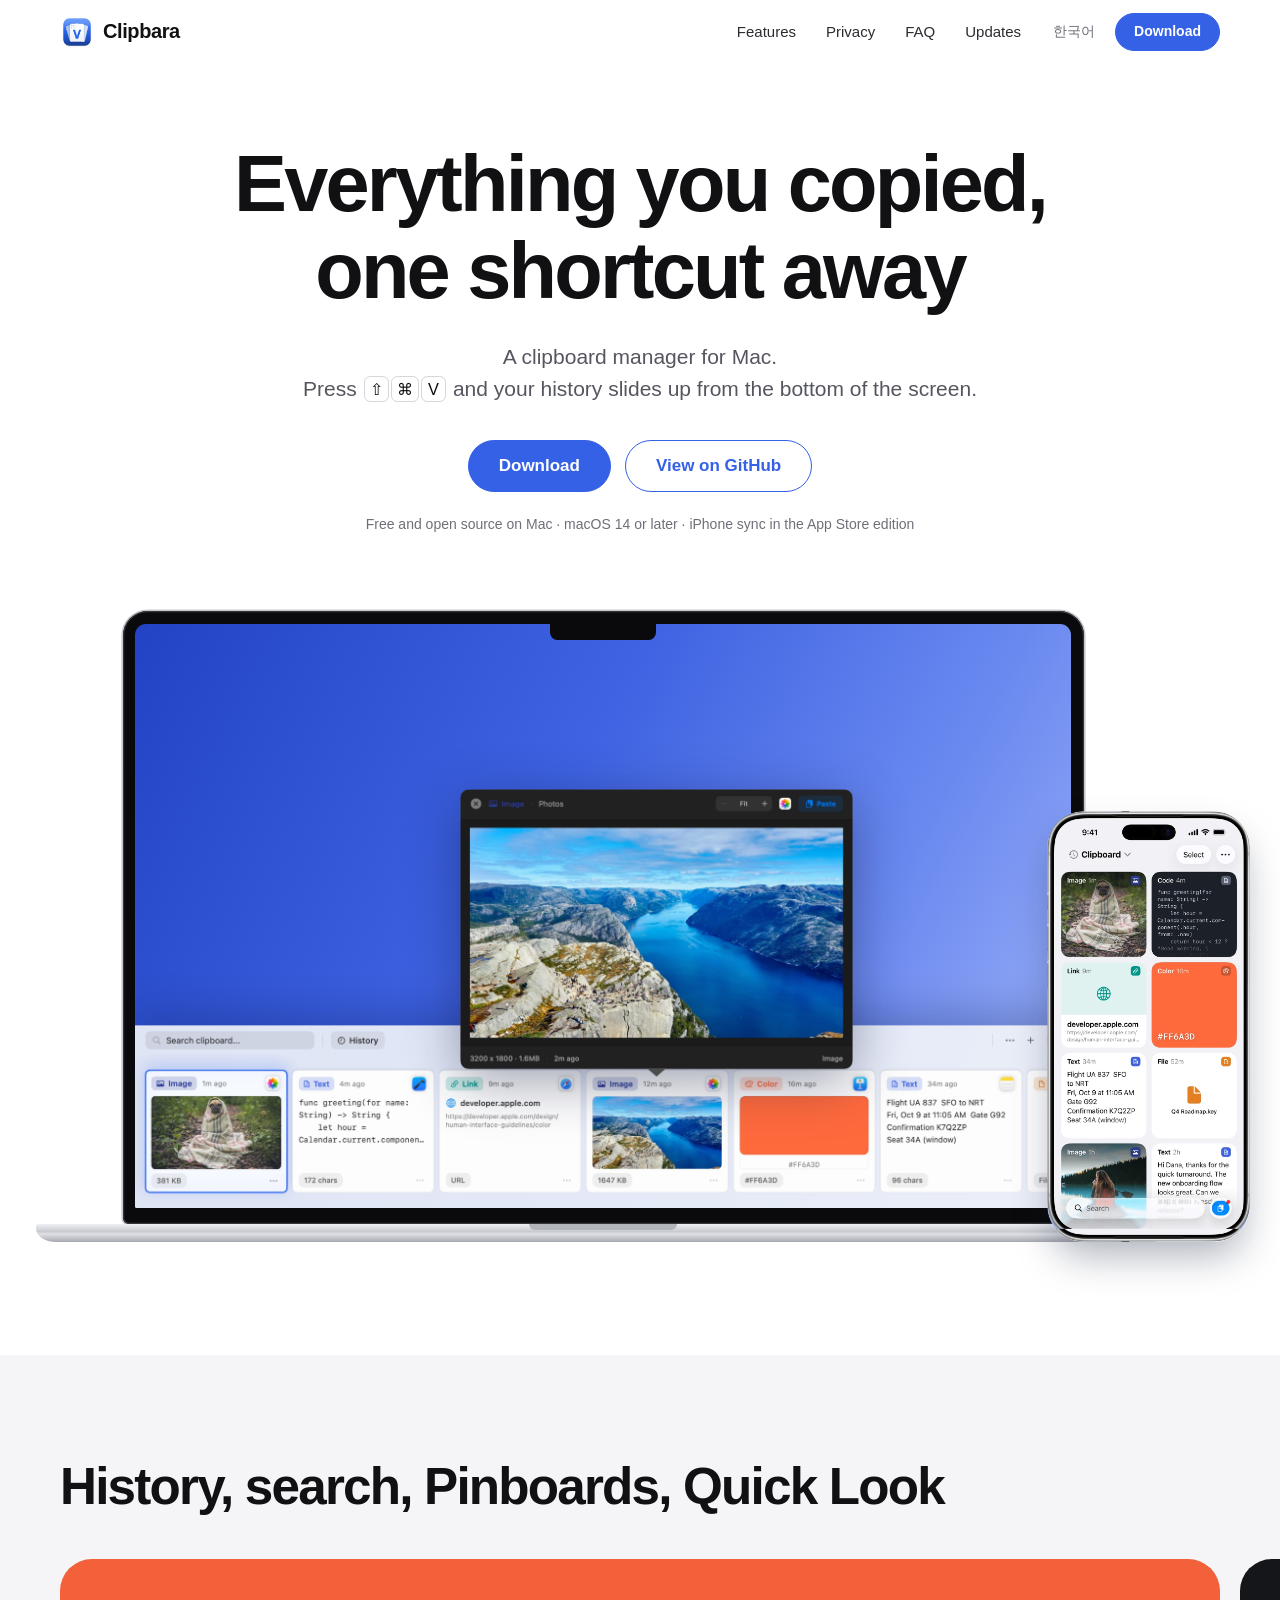
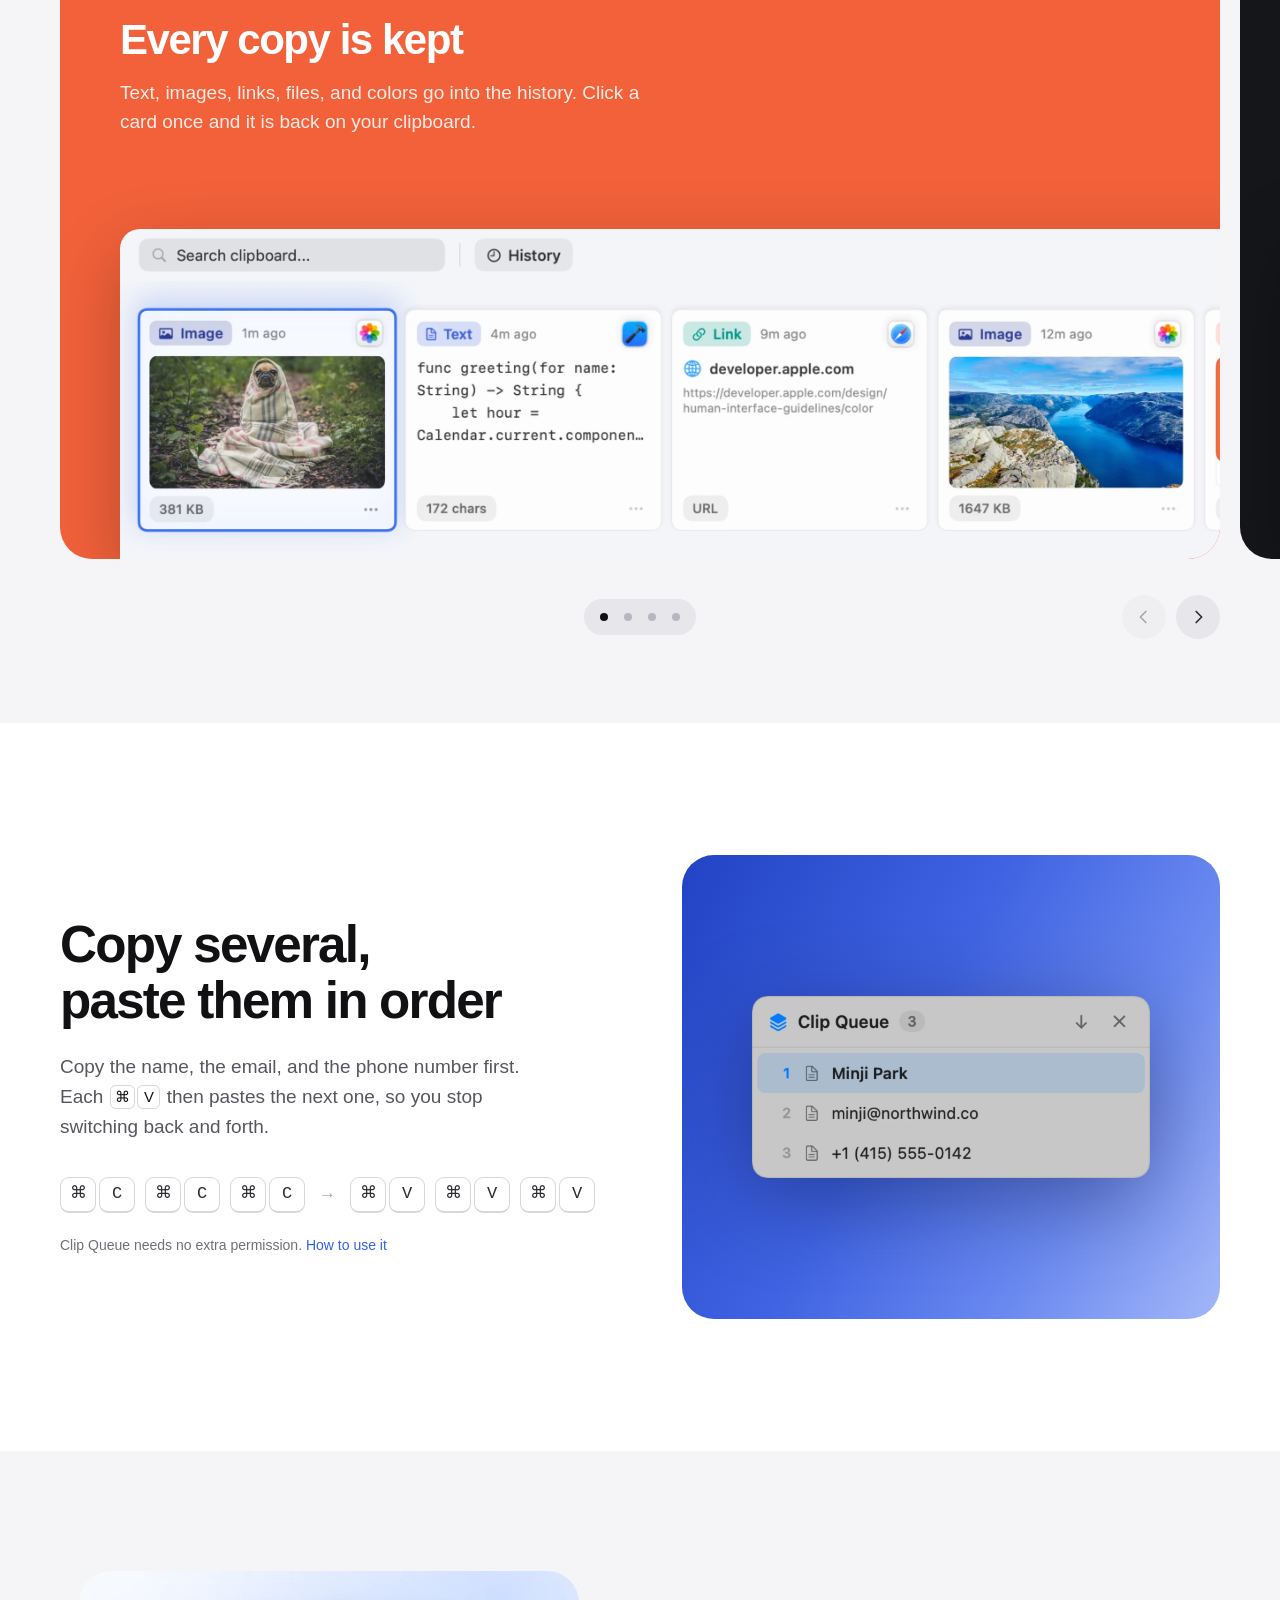
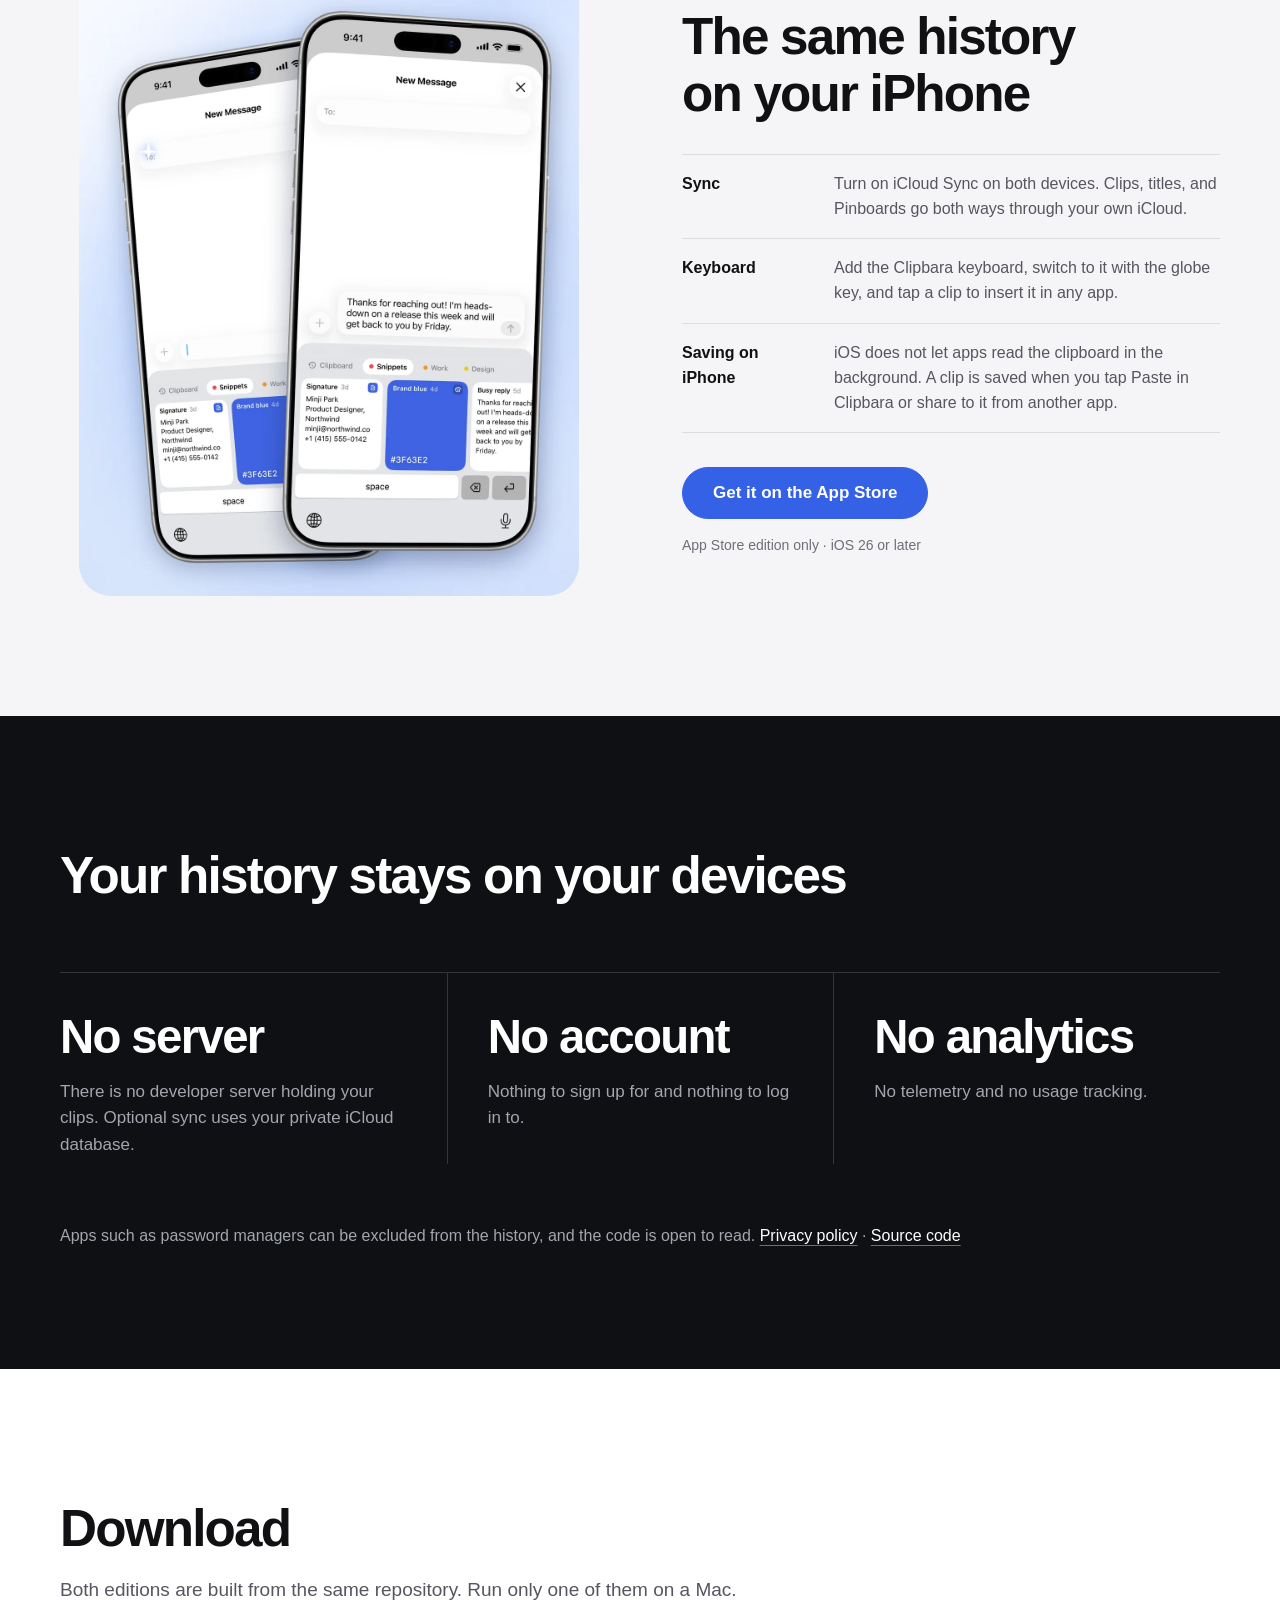
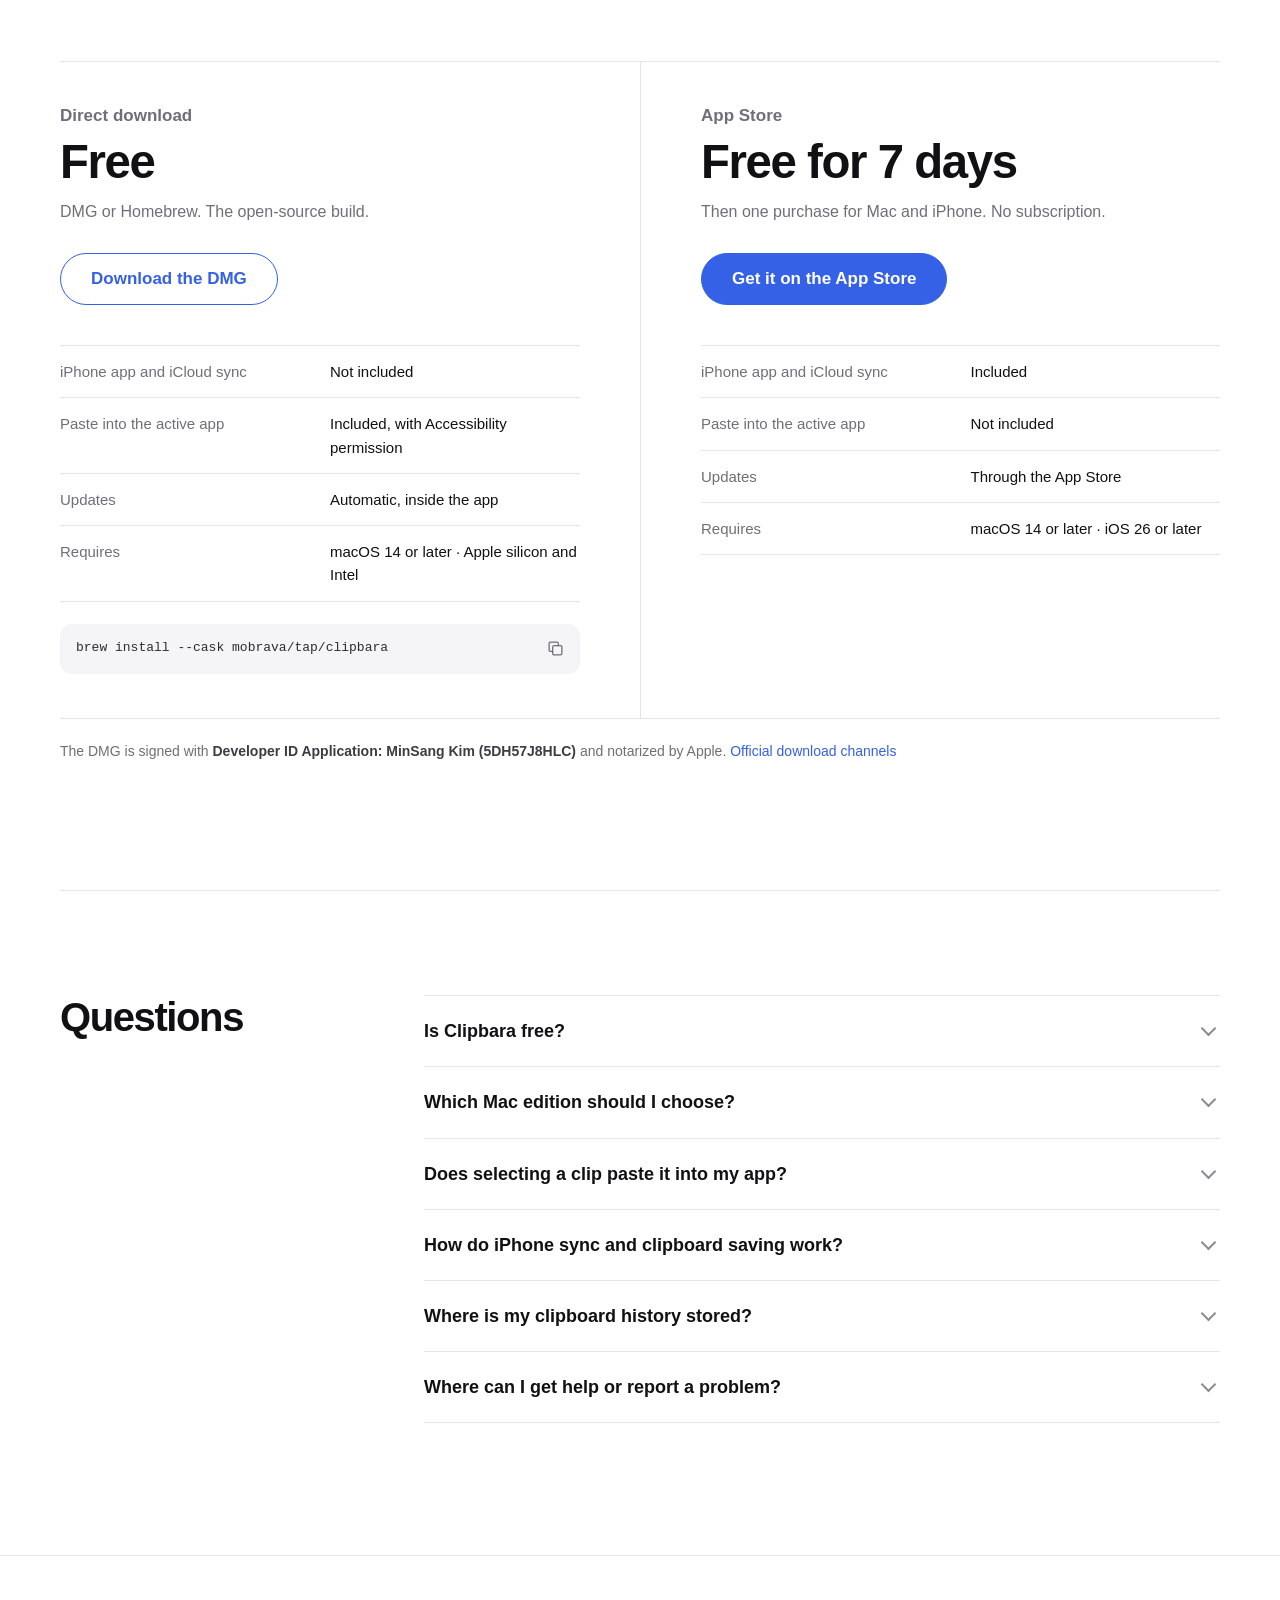
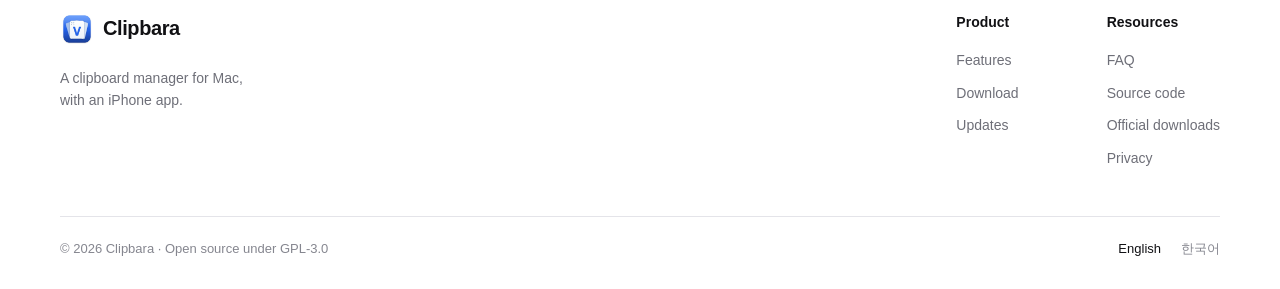
==== commit a1fc18f0: "iPhone 동기화와 클립보드 수집 안내 구분" ====
--- a/docs/index.html
+++ b/docs/index.html
@@ -21,5 +21,5 @@
 <p class="signed">The DMG is signed with <strong>Developer ID Application: MinSang Kim (5DH57J8HLC)</strong> and notarized by Apple. <a href="./security.html">Official download channels</a></p>
 </div></section><section class="faq" id="faq" aria-labelledby="faq-heading"><div class="wrap">
 <h2 id="faq-heading">Questions</h2>
-<div class="faq-list"><details class="faq-item"><summary>Is Clipbara free?</summary><p>The direct-download and Homebrew editions for Mac are free and open source. The App Store edition has a 7-day trial, followed by a one-time purchase that unlocks both Mac and iPhone. There is no subscription.</p></details><details class="faq-item"><summary>Which Mac edition should I choose?</summary><p>Choose the App Store edition if you want iCloud sync and the iPhone companion. Choose the free DMG or Homebrew edition for a local Mac clipboard, including optional direct paste. The editions keep separate histories. You can export and import your history in Settings → General → Backup.</p></details><details class="faq-item"><summary>Does selecting a clip paste it into my app?</summary><p>By default, selecting a clip puts it back on the clipboard and closes the panel. Press ⌘V in the app you were using. The DMG edition can do that last step for you when Paste into the Active App is enabled in Settings → Pasting and Accessibility permission is granted. The App Store edition does not include direct paste.</p></details><details class="faq-item"><summary>Does iPhone record everything I copy?</summary><p>No. iOS does not allow background clipboard monitoring. Add a clip with the Paste button, share it to Clipbara, or turn on saving when the app opens. With iCloud sync enabled, supported clips from your Mac also appear on your iPhone. Copied files do not sync.</p></details><details class="faq-item"><summary>Where is my clipboard history stored?</summary><p>Your Mac stores it locally. Optional iCloud sync in the App Store edition uses your private iCloud database. Clipbara does not run a server for your clips or collect analytics. You can exclude apps, set retention limits, and delete history in Settings.</p></details><details class="faq-item"><summary>Where can I get help or report a problem?</summary><p>Open an issue in the official mobrava/Clipbara GitHub repository. Include your macOS or iOS version, the Clipbara version, and whether you use the App Store or DMG edition. Never include passwords or private clipboard contents.</p></details></div>
+<div class="faq-list"><details class="faq-item"><summary>Is Clipbara free?</summary><p>The direct-download and Homebrew editions for Mac are free and open source. The App Store edition has a 7-day trial, followed by a one-time purchase that unlocks both Mac and iPhone. There is no subscription.</p></details><details class="faq-item"><summary>Which Mac edition should I choose?</summary><p>Choose the App Store edition if you want iCloud sync and the iPhone companion. Choose the free DMG or Homebrew edition for a local Mac clipboard, including optional direct paste. The editions keep separate histories. You can export and import your history in Settings → General → Backup.</p></details><details class="faq-item"><summary>Does selecting a clip paste it into my app?</summary><p>By default, selecting a clip puts it back on the clipboard and closes the panel. Press ⌘V in the app you were using. The DMG edition can do that last step for you when Paste into the Active App is enabled in Settings → Pasting and Accessibility permission is granted. The App Store edition does not include direct paste.</p></details><details class="faq-item"><summary>How do iPhone sync and clipboard saving work?</summary><p>Sync between Mac and iPhone is supported. Turn on iCloud sync in the App Store edition to share saved text, links, and images. Saving new copies on iPhone works differently: use the Paste button, the share sheet, or Save Clipboard When Opening. Clipbara does not continuously collect copies from other apps while it is closed. Images sync according to your sync settings and size limits; file items such as PDF documents do not sync.</p></details><details class="faq-item"><summary>Where is my clipboard history stored?</summary><p>Your Mac stores it locally. Optional iCloud sync in the App Store edition uses your private iCloud database. Clipbara does not run a server for your clips or collect analytics. You can exclude apps, set retention limits, and delete history in Settings.</p></details><details class="faq-item"><summary>Where can I get help or report a problem?</summary><p>Open an issue in the official mobrava/Clipbara GitHub repository. Include your macOS or iOS version, the Clipbara version, and whether you use the App Store or DMG edition. Never include passwords or private clipboard contents.</p></details></div>
 </div></section></main><footer class="site-footer"><div class="wrap"><div class="footer-top"><div class="footer-brand"><a class="brand" href="./"><img src="./site-assets/icon.webp" width="36" height="36" alt="">Clipbara</a><p>A clipboard manager for Mac,<br>with an iPhone app.</p></div><div class="footer-groups"><div class="footer-links"><h3>Product</h3><a href="./#features">Features</a><a href="./#download">Download</a><a href="https://github.com/mobrava/Clipbara/releases">Updates</a></div><div class="footer-links"><h3>Resources</h3><a href="./#faq">FAQ</a><a href="https://github.com/mobrava/Clipbara">Source code</a><a href="./security.html">Official downloads</a><a href="./privacy.html">Privacy</a></div></div></div><div class="footer-bottom"><span>© 2026 Clipbara · Open source under GPL-3.0</span><nav class="locale-links" aria-label="Language"><a href="./" lang="en" aria-current="page">English</a><a href="./ko/" lang="ko" >한국어</a></nav></div></div></footer></body></html>
